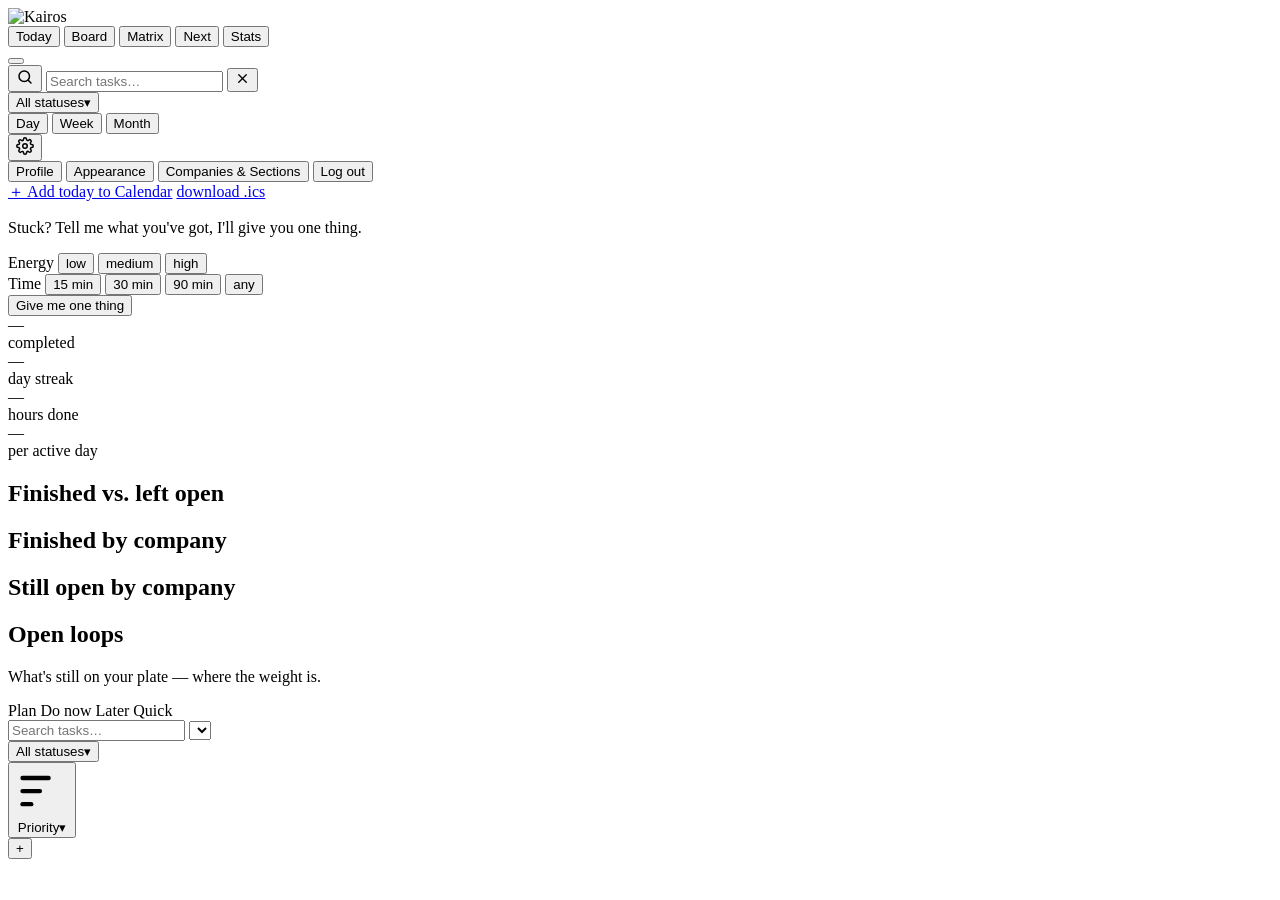
==== web/index.html @ c5d68644 "feat(onboarding): row-based contexts + new sections step; cog nav; "Next Up" Onboarding "Your contex" ====
<!DOCTYPE html>
<html lang="en">
<head>
  <meta charset="UTF-8" />
  <meta name="viewport" content="width=device-width, initial-scale=1.0" />
  <meta name="color-scheme" content="dark light" />
  <meta name="theme-color" content="#1A1815" />
  <title>Kiros</title>
  <!-- iOS home-screen app: launch standalone, dark status bar, white koru on warm-dark icon -->
  <meta name="apple-mobile-web-app-capable" content="yes" />
  <meta name="mobile-web-app-capable" content="yes" />
  <meta name="apple-mobile-web-app-status-bar-style" content="black" />
  <meta name="apple-mobile-web-app-title" content="Kiros" />
  <link rel="icon" type="image/png" href="/logo.png" />
  <link rel="apple-touch-icon" href="/apple-touch-icon.png" />
  <link rel="preconnect" href="https://fonts.googleapis.com" />
  <link rel="preconnect" href="https://fonts.gstatic.com" crossorigin />
  <link rel="stylesheet" href="https://fonts.googleapis.com/css2?family=Cormorant+Garamond:wght@500;600&display=swap" />
  <link rel="stylesheet" href="/styles.css" />
  <script>
    // Apply cached appearance before paint to avoid a flash; server prefs reconcile on load.
    (function () {
      try {
        var pref = localStorage.getItem("kiros-theme") || "system";
        var resolved = pref === "system"
          ? (matchMedia("(prefers-color-scheme: light)").matches ? "light" : "dark")
          : pref;
        document.documentElement.dataset.theme = resolved;
        var accent = localStorage.getItem("kiros-accent");
        if (accent) document.documentElement.style.setProperty("--accent", accent);
        var bv = localStorage.getItem("kiros-bgvars");
        if (bv) { var o = JSON.parse(bv); for (var k in o) document.documentElement.style.setProperty(k, o[k]); }
      } catch (e) {}
    })();
  </script>
</head>
<body>
  <div id="bg-layer"></div>
  <div id="onboarding" class="onb" hidden>
    <div class="onb-card">
      <div class="onb-steps" id="onb-steps"></div>
      <div class="onb-body" id="onb-body"></div>
      <div class="onb-nav">
        <button type="button" class="onb-skip" id="onb-skip">Skip</button>
        <button type="button" class="primary" id="onb-next">Next</button>
      </div>
    </div>
  </div>
  <main class="shell">
    <header class="top">
      <div class="top-left"><div class="brand"><img class="brand-logo" src="/logo-wt.svg" alt="Kairos" /></div></div>
      <nav class="tabs" role="tablist">
        <button class="tab" data-view="today">Today</button>
        <button class="tab is-active" data-view="board">Board</button>
        <button class="tab" data-view="matrix">Matrix</button>
        <button class="tab" data-view="now">Next</button>
        <button class="tab" data-view="stats">Stats</button>
      </nav>
      <div class="top-right">
        <!-- Per-view filter/sort controls live in the header — only the active view's set shows. -->
        <div id="top-tools" class="top-tools">
          <div class="vtools is-active" data-view="board">
            <div id="bd-company" class="co-toggle" role="group" aria-label="Filter by company"></div>
            <div id="bd-sort" class="mg-dd">
              <button type="button" class="mg-select mg-dd-toggle sort-toggle" aria-haspopup="listbox" aria-expanded="false" aria-label="Sort by"></button>
              <div class="mg-dd-menu" role="listbox" hidden></div>
            </div>
            <div id="bd-search" class="srch">
              <button type="button" class="icon-btn srch-btn" aria-label="Search tasks" title="Search">
                <svg viewBox="0 0 24 24" width="18" height="18" fill="none" stroke="currentColor" stroke-width="2" stroke-linecap="round" stroke-linejoin="round" aria-hidden="true"><circle cx="11" cy="11" r="7"/><line x1="20" y1="20" x2="16.65" y2="16.65"/></svg>
              </button>
              <input type="text" class="srch-input" placeholder="Search tasks…" autocomplete="off" aria-label="Search tasks" />
              <button type="button" class="srch-clear" aria-label="Clear search" title="Clear" tabindex="-1">
                <svg viewBox="0 0 24 24" width="15" height="15" fill="none" stroke="currentColor" stroke-width="2.2" stroke-linecap="round" aria-hidden="true"><line x1="6" y1="6" x2="18" y2="18"/><line x1="18" y1="6" x2="6" y2="18"/></svg>
              </button>
            </div>
          </div>
          <div class="vtools" data-view="matrix">
            <div id="mx-company" class="co-toggle" role="group" aria-label="Filter by company"></div>
            <div id="mx-status" class="mg-dd">
              <button type="button" class="mg-select mg-dd-toggle" aria-haspopup="listbox" aria-expanded="false" aria-label="Filter by status">
                <span class="mg-dd-label">All statuses</span><span class="mg-dd-caret" aria-hidden="true">▾</span>
              </button>
              <div class="mg-dd-menu" role="listbox" aria-multiselectable="true" hidden></div>
            </div>
          </div>
          <div class="vtools" data-view="stats">
            <div class="seg" id="stats-range">
              <button class="seg-btn" type="button" data-range="day">Day</button>
              <button class="seg-btn is-active" type="button" data-range="week">Week</button>
              <button class="seg-btn" type="button" data-range="month">Month</button>
            </div>
          </div>
        </div>
        <div class="account">
          <button id="account-btn" class="icon-btn" type="button" title="Settings" aria-label="Settings">
            <svg viewBox="0 0 24 24" width="18" height="18" fill="none" stroke="currentColor" stroke-width="2" stroke-linecap="round" stroke-linejoin="round" aria-hidden="true"><circle cx="12" cy="12" r="3"/><path d="M19.4 15a1.65 1.65 0 0 0 .33 1.82l.06.06a2 2 0 0 1-2.83 2.83l-.06-.06a1.65 1.65 0 0 0-1.82-.33 1.65 1.65 0 0 0-1 1.51V21a2 2 0 0 1-4 0v-.09A1.65 1.65 0 0 0 9 19.4a1.65 1.65 0 0 0-1.82.33l-.06.06a2 2 0 0 1-2.83-2.83l.06-.06a1.65 1.65 0 0 0 .33-1.82 1.65 1.65 0 0 0-1.51-1H3a2 2 0 0 1 0-4h.09A1.65 1.65 0 0 0 4.6 9a1.65 1.65 0 0 0-.33-1.82l-.06-.06a2 2 0 0 1 2.83-2.83l.06.06a1.65 1.65 0 0 0 1.82.33H9a1.65 1.65 0 0 0 1-1.51V3a2 2 0 0 1 4 0v.09a1.65 1.65 0 0 0 1 1.51 1.65 1.65 0 0 0 1.82-.33l.06-.06a2 2 0 0 1 2.83 2.83l-.06.06a1.65 1.65 0 0 0-.33 1.82V9a1.65 1.65 0 0 0 1.51 1H21a2 2 0 0 1 0 4h-.09a1.65 1.65 0 0 0-1.51 1z"/></svg>
          </button>
          <div id="account-menu" class="account-menu" role="menu">
            <button id="account-profile" class="account-item" type="button" role="menuitem">Profile</button>
            <button id="account-appearance" class="account-item" type="button" role="menuitem">Appearance</button>
            <button id="account-structure" class="account-item" type="button" role="menuitem">Companies &amp; Sections</button>
            <a id="account-admin" href="/admin" class="account-item" role="menuitem" hidden>Admin dashboard</a>
            <button id="account-logout" class="account-item" type="button" role="menuitem">Log out</button>
          </div>
        </div>
      </div>
    </header>

    <!-- TODAY -->
    <section id="view-today" class="view">
      <div id="day-effort" class="day-effort"></div>
      <div id="day-progress" class="day-progress"></div>
      <div class="cal-actions">
        <a id="cal-sub" class="cal-btn" href="#">＋ Add today to Calendar</a>
        <a class="cal-dl" href="/kiros.ics?download=1">download .ics</a>
      </div>
      <div id="frog" class="frog"></div>
      <div id="more" class="more"></div>
      <p id="hidden-note" class="muted-note"></p>
    </section>

    <!-- NOW -->
    <section id="view-now" class="view">
      <p class="prompt">Stuck? Tell me what you've got, I'll give you one thing.</p>
      <div class="picker">
        <div class="picker-row" data-group="energy">
          <span class="picker-label">Energy</span>
          <button class="chip" data-energy="low">low</button>
          <button class="chip" data-energy="med">medium</button>
          <button class="chip" data-energy="high">high</button>
        </div>
        <div class="picker-row" data-group="time">
          <span class="picker-label">Time</span>
          <button class="chip" data-time="15">15 min</button>
          <button class="chip" data-time="30">30 min</button>
          <button class="chip" data-time="90">90 min</button>
          <button class="chip is-active" data-time="">any</button>
        </div>
      </div>
      <button id="now-go" class="primary now-go">Give me one thing</button>
      <div id="now-result" class="now-result"></div>
    </section>

    <!-- STATS -->
    <section id="view-stats" class="view">
      <div class="stats-top">
        <div class="stat-card"><div class="stat-num" id="st-total">—</div><div class="stat-label">completed</div></div>
        <div class="stat-card"><div class="stat-num" id="st-streak">—</div><div class="stat-label">day streak</div></div>
        <div class="stat-card"><div class="stat-num" id="st-effort">—</div><div class="stat-label">hours done</div></div>
        <div class="stat-card"><div class="stat-num" id="st-avg">—</div><div class="stat-label">per active day</div></div>
      </div>
      <div class="panel">
        <h2>Finished vs. left open</h2>
        <p class="panel-sub" id="st-best"></p>
        <div id="st-chart" class="chart-d"></div>
        <div id="st-legend" class="legend"></div>
      </div>
      <div class="stats-two">
        <div class="panel">
          <h2>Finished by company</h2>
          <div id="st-company" class="bars"></div>
        </div>
        <div class="panel">
          <h2>Still open by company</h2>
          <div id="st-open-company" class="bars"></div>
        </div>
      </div>
      <div class="panel">
        <h2>Open loops</h2>
        <p class="panel-sub">What's still on your plate — where the weight is.</p>
        <div id="st-signals" class="signals"></div>
      </div>
      <p id="st-note" class="muted-note"></p>
    </section>

    <!-- MATRIX — 5×5 Eisenhower grid (Importance ↑ × Urgency →); cells filled by renderMatrix -->
    <section id="view-matrix" class="view">
      <div class="matrix-wrap">
        <span class="m-quad m-q-tl">Plan</span>
        <span class="m-quad m-q-tr">Do now</span>
        <span class="m-quad m-q-bl">Later</span>
        <span class="m-quad m-q-br">Quick</span>
        <div class="matrix" id="matrix"></div>
      </div>
    </section>

    <!-- BOARD (kanban by status) -->
    <section id="view-board" class="view is-active">
      <div id="board" class="board"></div>
    </section>

    <!-- MANAGE -->
    <section id="view-manage" class="view">
      <div class="mg-toolbar">
        <input id="mg-search" class="mg-search" type="text" autocomplete="off" placeholder="Search tasks…" />
        <select id="mg-company" class="mg-select" aria-label="Filter by company"></select>
        <div id="mg-lane" class="mg-dd">
          <button type="button" class="mg-select mg-dd-toggle" aria-haspopup="listbox" aria-expanded="false" aria-label="Filter by status">
            <span class="mg-dd-label">All statuses</span><span class="mg-dd-caret" aria-hidden="true">▾</span>
          </button>
          <div class="mg-dd-menu" role="listbox" aria-multiselectable="true" hidden></div>
        </div>
        <div id="mg-sort" class="mg-dd">
          <button type="button" class="mg-select mg-dd-toggle" aria-haspopup="listbox" aria-expanded="false" aria-label="Sort by">
            <svg class="sort-ic" viewBox="0 0 24 24" fill="none" stroke="currentColor" stroke-width="2" stroke-linecap="round" stroke-linejoin="round" aria-hidden="true"><line x1="3" y1="6" x2="15" y2="6"/><line x1="3" y1="12" x2="11" y2="12"/><line x1="3" y1="18" x2="7" y2="18"/></svg>
            <span class="mg-dd-label">Priority</span><span class="mg-dd-caret" aria-hidden="true">▾</span>
          </button>
          <div class="mg-dd-menu" role="listbox" hidden></div>
        </div>
      </div>

      <div id="intake" class="intake"></div>

      <div id="mg-list" class="mg-list"></div>
    </section>

    <!-- CAPTURE (hidden per request) -->
    <form id="capture" class="capture" hidden>
      <input id="capture-input" class="capture-input" type="text" autocomplete="off"
             placeholder="Something on your mind? Drop it here and forget it." />
      <button class="capture-btn" type="submit" aria-label="Capture">＋</button>
    </form>
  </main>

  <!-- Edit task (centered modal · auto-save) -->
  <div id="editor" class="modal" hidden>
    <div class="modal-scrim" data-close></div>
    <button id="ed-prev" class="ed-nav" type="button" title="Previous task" aria-label="Previous task" hidden><svg viewBox="0 0 24 24" width="22" height="22" fill="none" stroke="currentColor" stroke-width="2" stroke-linecap="round" stroke-linejoin="round" aria-hidden="true"><polyline points="15 18 9 12 15 6"/></svg></button>
    <form id="editor-panel" class="modal-card" autocomplete="off">
      <span id="ed-saved" class="ed-saved" aria-live="polite"></span>
      <button id="ed-info" class="ed-info" type="button" title="How to score tasks" aria-label="How to score tasks">
        <svg viewBox="0 0 24 24" width="17" height="17" fill="none" stroke="currentColor" stroke-width="2" stroke-linecap="round" stroke-linejoin="round" aria-hidden="true"><circle cx="12" cy="12" r="10"/><line x1="12" y1="11" x2="12" y2="16"/><line x1="12" y1="8" x2="12.01" y2="8"/></svg>
      </button>
      <div class="ed-status-row"><div class="seg seg-status" id="ed-status"></div></div>
      <div class="ed-row2">
        <label class="fld"><span>Company</span><select name="company" id="ed-company" class="in"></select></label>
        <label class="fld"><span>Section</span><select name="front" id="ed-front" class="in"></select></label>
        <label class="fld"><span>Project</span><input name="group" id="ed-group" class="in" type="text" list="groups" autocomplete="off" placeholder="optional" /></label>
      </div>
      <input name="title" class="ed-title" type="text" placeholder="Task name" required />
      <div class="tg"><span>Deadline</span>
        <div class="ed-dates" id="ed-dates">
          <button type="button" class="dchip" data-days="0">Today</button>
          <button type="button" class="dchip" data-days="1">Tmrw</button>
          <button type="button" class="dchip" data-days="3">3 Days</button>
          <button type="button" class="dchip" data-days="7">1 Week</button>
          <button type="button" class="dchip dchip-date" id="ed-date-btn">Date</button>
          <input name="due" type="date" class="ed-dateinput" id="ed-dateinput" />
        </div>
      </div>
      <div class="ed-toggles" id="ed-toggles">
        <div class="tg"><span>Importance</span><div class="seg" data-field="importance" data-kind="num5"></div></div>
        <div class="tg"><span>Urgency</span><div class="seg" data-field="urgency" data-kind="num5"></div></div>
        <div class="tg"><span>Effort</span><div class="seg" data-field="est" data-kind="est"></div></div>
      </div>
      <input type="hidden" name="energy" />
      <textarea name="description" class="in ta" rows="3" placeholder="Description / notes"></textarea>
      <a id="ed-source" class="ed-source" target="_blank" rel="noopener" hidden>Open in Asana ↗</a>
      <label class="fld" id="ed-delegate-fld"><span>Delegate to</span><input name="delegate" class="in" type="text" list="people" placeholder="nobody" /></label>
      <input type="hidden" name="url" />
      <input type="hidden" name="originalRaw" />
      <input type="hidden" name="added" />
      <input type="hidden" name="avoid" />
      <input type="hidden" name="lane" />
      <div class="ed-foot">
        <button type="button" id="ed-delete" class="btn-del">Delete</button>
        <button type="button" id="ed-doit" class="ed-doit">Shit, this needs to get done!</button>
        <button type="button" id="ed-cal" class="ed-cal" title="Add to Apple Calendar (today, 2am)" aria-label="Add to Apple Calendar">
          <svg viewBox="0 0 24 24" width="18" height="18" fill="none" stroke="currentColor" stroke-width="2" stroke-linecap="round" stroke-linejoin="round" aria-hidden="true"><rect x="3" y="4" width="18" height="18" rx="2" ry="2"/><line x1="16" y1="2" x2="16" y2="6"/><line x1="8" y1="2" x2="8" y2="6"/><line x1="3" y1="10" x2="21" y2="10"/></svg>
        </button>
        <button type="button" class="primary ed-done-btn" data-close>Close</button>
      </div>

      <!-- Tips layover — core scoring guidance, toggled by the (i) -->
      <div id="ed-tips" class="ed-tips">
        <div class="ed-tips-head">
          <h3>Scoring, fast</h3>
          <button type="button" id="ed-tips-x" class="ed-tips-x" aria-label="Close tips">✕</button>
        </div>
        <div class="ed-tips-body">
          <section class="tip">
            <h4>Importance <em>— cost of <b>never</b> doing it</em></h4>
            <ul class="tip-scale">
              <li><b>5</b> revenue / live commitment — <i>rare</i></li>
              <li><b>4</b> moves a real company goal</li>
              <li><b>3</b> matters, survives a month — <i>your default</i></li>
              <li><b>2</b> marginal</li>
              <li><b>1</b> trivial</li>
            </ul>
            <p class="tip-note">Leave blank → inherits the Section default. Set only to override.</p>
          </section>
          <section class="tip">
            <h4>Urgency <em>— cost of doing it <b>later</b></em></h4>
            <ul class="tip-scale">
              <li><b>5</b> overdue / blocking someone / window closing</li>
              <li><b>4</b> due in days</li>
              <li><b>3</b> this week</li>
              <li><b>2</b> can wait</li>
              <li><b>1</b> whenever</li>
            </ul>
            <p class="tip-note">The clock &amp; other people — not your stress. Hard date? Put it in Deadline.</p>
          </section>
          <section class="tip">
            <h4>Effort <em>— size of the <b>next action</b></em></h4>
            <ul class="tip-scale">
              <li><b>30m–1h</b> a real task</li>
              <li><b>2h</b> borderline</li>
              <li><b>4h+</b> that's a project → split, board only the first step</li>
            </ul>
            <p class="tip-note">It's the divisor: small + important floats to the top. Don't pad everything to one size.</p>
          </section>
          <p class="tip-formula">Score = (Imp×2 + Urg×1.5 + deadline) ÷ Effort. Spread the numbers, or nothing ranks.</p>
        </div>
      </div>
    </form>
    <button id="ed-next" class="ed-nav" type="button" title="Next task" aria-label="Next task" hidden><svg viewBox="0 0 24 24" width="22" height="22" fill="none" stroke="currentColor" stroke-width="2" stroke-linecap="round" stroke-linejoin="round" aria-hidden="true"><polyline points="9 18 15 12 9 6"/></svg></button>
  </div>
  <datalist id="people">
    <option value="Kris"></option><option value="Max"></option>
    <option value="Argenta"></option><option value="Abigail"></option>
  </datalist>
  <datalist id="groups"></datalist>

  <!-- Appearance settings -->
  <div id="appearance" class="editor" hidden>
    <div class="editor-scrim" data-aclose></div>
    <div class="editor-panel">
      <div class="editor-head">
        <h2>Appearance</h2>
        <button type="button" class="editor-x" data-aclose aria-label="Close">✕</button>
      </div>
      <div class="appear">
        <section>
          <h3>Theme</h3>
          <div class="appear-seg" id="theme-seg">
            <button type="button" data-theme-pref="system">System</button>
            <button type="button" data-theme-pref="light">Light</button>
            <button type="button" data-theme-pref="dark">Dark</button>
            <button type="button" data-theme-pref="custom" id="theme-custom">Custom</button>
          </div>
        </section>
        <section>
          <h3>Accent color</h3>
          <div class="swatches" id="accent-swatches"></div>
        </section>
        <section>
          <h3>Background color</h3>
          <div class="swatches" id="bgcolor-swatches"></div>
        </section>
        <section>
          <h3>Background image</h3>
          <div class="appear-row">
            <button type="button" class="appear-link" id="bg-upload-btn">Upload image</button>
            <button type="button" class="appear-link" id="bg-clear-btn" hidden>Remove</button>
            <input type="file" id="bg-file" accept="image/*" hidden />
          </div>
          <div class="appear-row" id="bg-opacity-row" hidden>
            <span class="appear-meta">Opacity</span>
            <input type="range" id="bg-opacity" min="0" max="70" value="20" />
          </div>
        </section>
        <button type="button" class="appear-reset" id="appearance-reset" hidden>Reset to theme default</button>
      </div>
    </div>
  </div>

  <!-- Profile -->
  <div id="profile" class="editor" hidden>
    <div class="editor-scrim" data-pclose></div>
    <div class="editor-panel">
      <div class="editor-head">
        <h2>Profile</h2>
        <button type="button" class="editor-x" data-pclose aria-label="Close">✕</button>
      </div>
      <div class="appear">
        <section>
          <h3>Account</h3>
          <div class="prof-field"><label for="prof-name">Name</label><input id="prof-name" type="text" autocomplete="name" /></div>
          <div class="prof-field"><label for="prof-email">Email</label><input id="prof-email" type="email" disabled /></div>
          <button type="button" class="primary" id="prof-name-save">Save name</button>
          <div class="prof-msg" id="prof-name-msg"></div>
        </section>
        <section>
          <h3>Change password</h3>
          <div class="prof-field"><label for="prof-pw-cur">Current password</label><input id="prof-pw-cur" type="password" autocomplete="current-password" /></div>
          <div class="prof-field"><label for="prof-pw-new">New password</label><input id="prof-pw-new" type="password" autocomplete="new-password" minlength="8" /></div>
          <button type="button" class="primary" id="prof-pw-save">Update password</button>
          <div class="prof-msg" id="prof-pw-msg"></div>
        </section>
        <section>
          <h3>Danger zone</h3>
          <p class="appear-meta">Deactivating disables your login. Your data is kept, not deleted.</p>
          <button type="button" class="prof-danger" id="prof-deact-btn">Deactivate account</button>
          <div id="prof-deact-confirm" hidden>
            <div class="prof-field"><label for="prof-deact-pw">Confirm with your password</label><input id="prof-deact-pw" type="password" autocomplete="current-password" /></div>
            <button type="button" class="prof-danger" id="prof-deact-go">Yes, deactivate my account</button>
            <div class="prof-msg" id="prof-deact-msg"></div>
          </div>
        </section>
      </div>
    </div>
  </div>

  <!-- Companies & Projects settings -->
  <div id="structure" class="editor" hidden>
    <div class="editor-scrim" data-sclose></div>
    <div class="editor-panel">
      <div class="editor-head">
        <h2>Companies &amp; Sections</h2>
        <button type="button" class="editor-x" data-sclose aria-label="Close">✕</button>
      </div>
      <form id="company-form" class="struct-addco">
        <input name="coname" class="in" type="text" autocomplete="off" placeholder="New company / context" />
        <button class="primary" type="submit">Add</button>
      </form>
      <div id="struct-list" class="struct-list"></div>
    </div>
  </div>

  <button id="fab-new" class="fab" type="button" title="New task" aria-label="New task">+</button>

  <div id="toast" class="toast"></div>
  <script src="/app.js"></script>
</body>
</html>
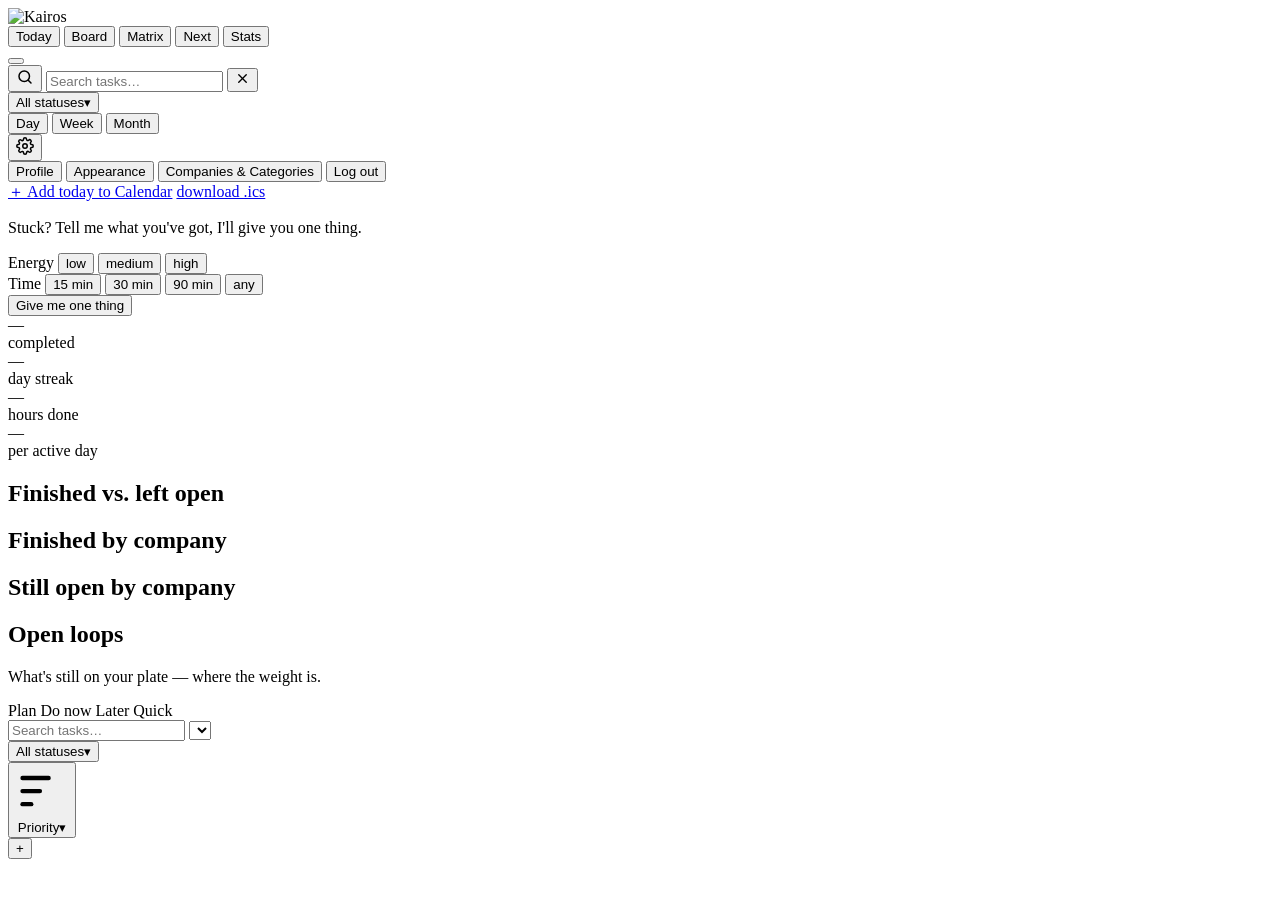
==== commit 91337970: "feat(editor): rename Section→Category; Company+Category dropdowns default to 'Select' Renamed the us" ====
--- a/web/index.html
+++ b/web/index.html
@@ -99,7 +99,7 @@
           <div id="account-menu" class="account-menu" role="menu">
             <button id="account-profile" class="account-item" type="button" role="menuitem">Profile</button>
             <button id="account-appearance" class="account-item" type="button" role="menuitem">Appearance</button>
-            <button id="account-structure" class="account-item" type="button" role="menuitem">Companies &amp; Sections</button>
+            <button id="account-structure" class="account-item" type="button" role="menuitem">Companies &amp; Categories</button>
             <a id="account-admin" href="/admin" class="account-item" role="menuitem" hidden>Admin dashboard</a>
             <button id="account-logout" class="account-item" type="button" role="menuitem">Log out</button>
           </div>
@@ -235,7 +235,7 @@
       <div class="ed-status-row"><div class="seg seg-status" id="ed-status"></div></div>
       <div class="ed-row2">
         <label class="fld"><span>Company</span><select name="company" id="ed-company" class="in"></select></label>
-        <label class="fld"><span>Section</span><select name="front" id="ed-front" class="in"></select></label>
+        <label class="fld"><span>Category</span><select name="front" id="ed-front" class="in"></select></label>
         <label class="fld"><span>Project</span><input name="group" id="ed-group" class="in" type="text" list="groups" autocomplete="off" placeholder="optional" /></label>
       </div>
       <input name="title" class="ed-title" type="text" placeholder="Task name" required />
@@ -288,7 +288,7 @@
               <li><b>2</b> marginal</li>
               <li><b>1</b> trivial</li>
             </ul>
-            <p class="tip-note">Leave blank → inherits the Section default. Set only to override.</p>
+            <p class="tip-note">Leave blank → inherits the Category default. Set only to override.</p>
           </section>
           <section class="tip">
             <h4>Urgency <em>— cost of doing it <b>later</b></em></h4>
@@ -407,7 +407,7 @@
     <div class="editor-scrim" data-sclose></div>
     <div class="editor-panel">
       <div class="editor-head">
-        <h2>Companies &amp; Sections</h2>
+        <h2>Companies &amp; Categories</h2>
         <button type="button" class="editor-x" data-sclose aria-label="Close">✕</button>
       </div>
       <form id="company-form" class="struct-addco">
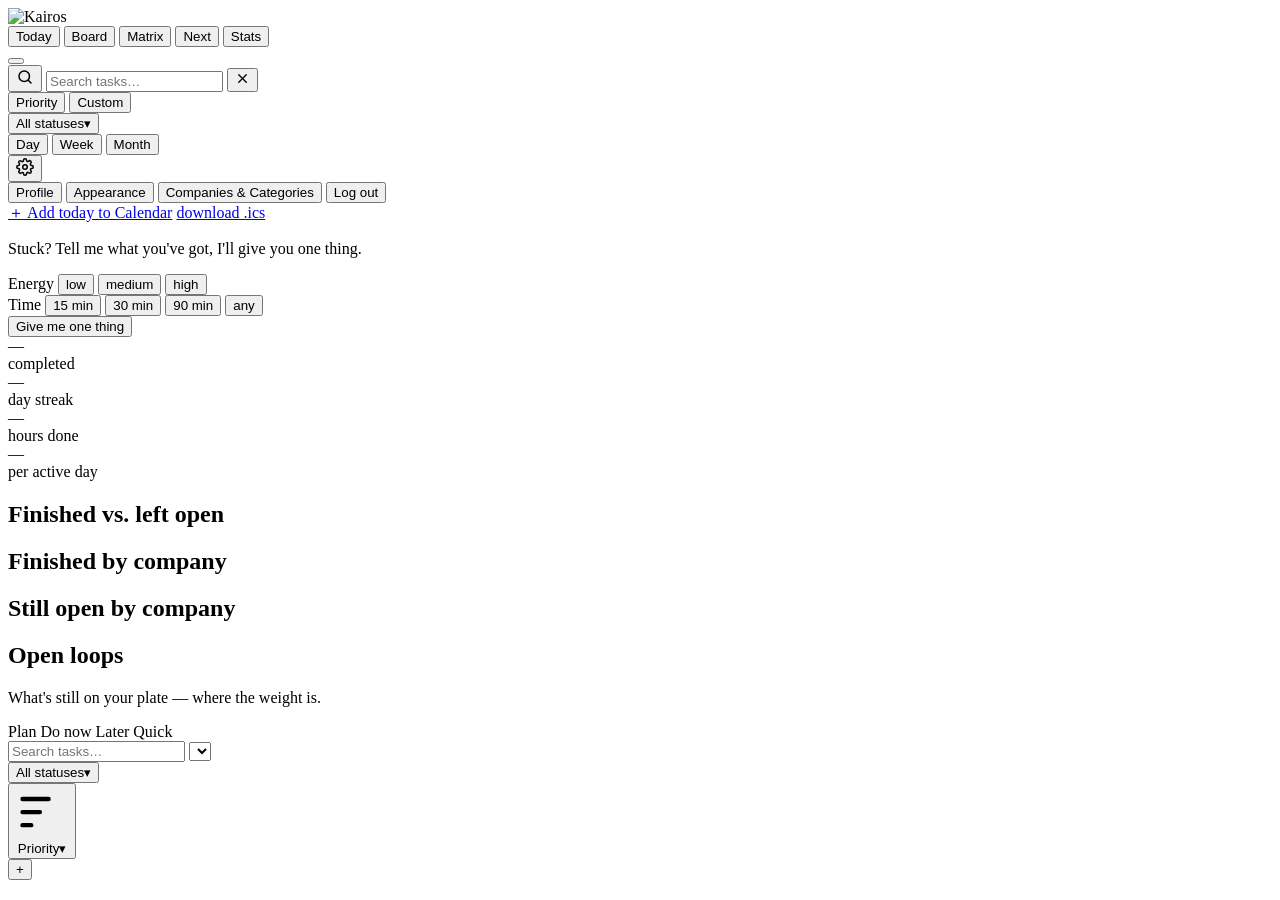
==== commit a671cb24: "feat: custom (manual) sort for board + today "Custom" board sort renders each column in KIROS.md fil" ====
--- a/web/index.html
+++ b/web/index.html
@@ -75,6 +75,12 @@
               </button>
             </div>
           </div>
+          <div class="vtools" data-view="today">
+            <div class="seg" id="today-sort">
+              <button class="seg-btn is-active" type="button" data-tsort="score">Priority</button>
+              <button class="seg-btn" type="button" data-tsort="manual">Custom</button>
+            </div>
+          </div>
           <div class="vtools" data-view="matrix">
             <div id="mx-company" class="co-toggle" role="group" aria-label="Filter by company"></div>
             <div id="mx-status" class="mg-dd">
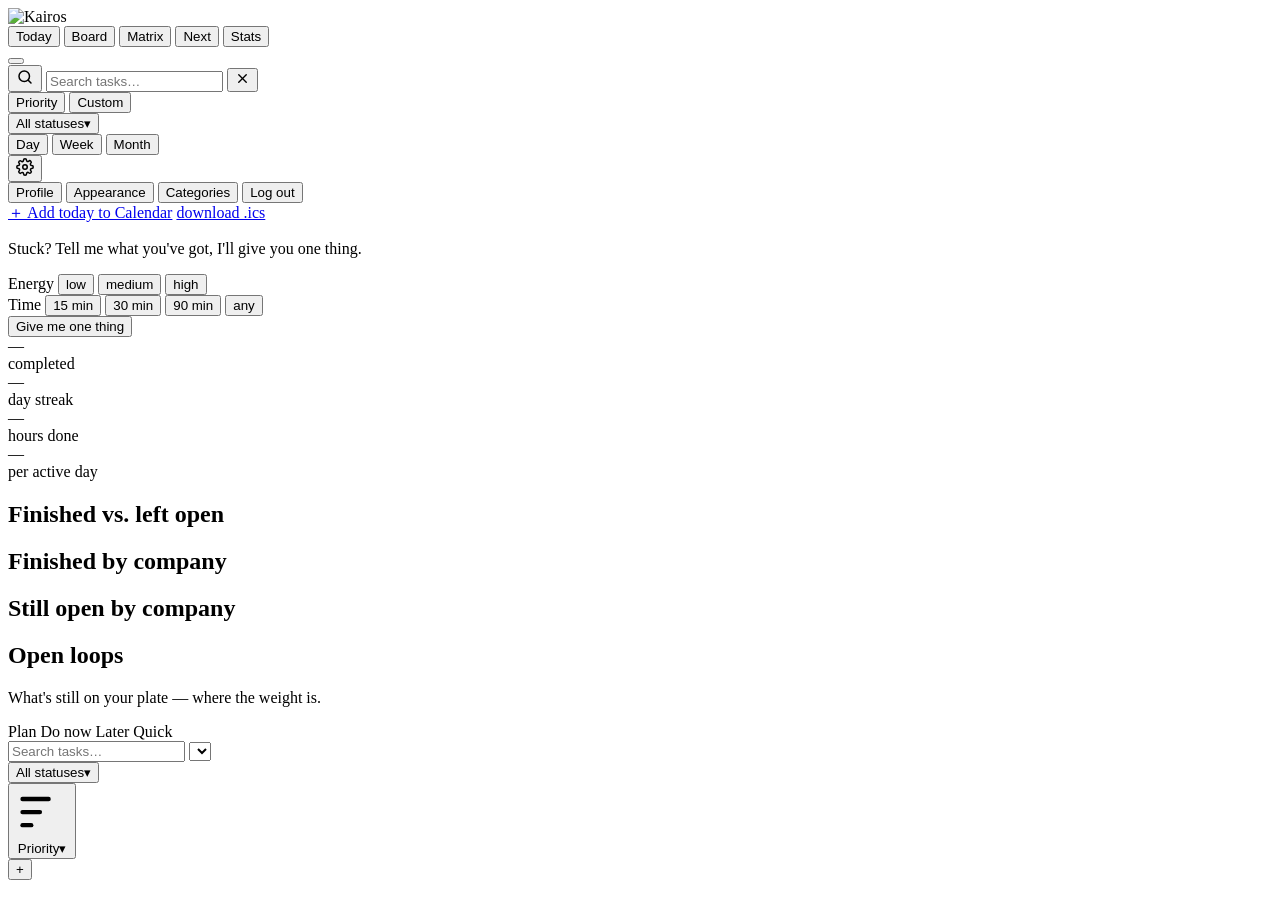
==== commit ccbcec73: "feat: category open-task counts + label/placeholder copy - Show each category's open (non-done) task" ====
--- a/web/index.html
+++ b/web/index.html
@@ -13,6 +13,7 @@
   <meta name="apple-mobile-web-app-title" content="Kiros" />
   <link rel="icon" type="image/png" href="/logo.png" />
   <link rel="apple-touch-icon" href="/apple-touch-icon.png" />
+  <link rel="manifest" href="/manifest.webmanifest" />
   <link rel="preconnect" href="https://fonts.googleapis.com" />
   <link rel="preconnect" href="https://fonts.gstatic.com" crossorigin />
   <link rel="stylesheet" href="https://fonts.googleapis.com/css2?family=Cormorant+Garamond:wght@500;600&display=swap" />
@@ -98,6 +99,12 @@
             </div>
           </div>
         </div>
+        <button id="net-pill" class="net-pill" type="button" hidden data-state="offline"
+                aria-label="Offline — showing your last-synced board. Tap to retry."
+                title="You're offline — showing your last-synced board. Tap to retry.">
+          <span class="net-label">Offline</span>
+          <svg class="net-sync" viewBox="0 0 24 24" width="13" height="13" fill="none" stroke="currentColor" stroke-width="2.2" stroke-linecap="round" stroke-linejoin="round" aria-hidden="true"><path d="M21 12a9 9 0 1 1-2.64-6.36"/><path d="M21 4v5h-5"/></svg>
+        </button>
         <div class="account">
           <button id="account-btn" class="icon-btn" type="button" title="Settings" aria-label="Settings">
             <svg viewBox="0 0 24 24" width="18" height="18" fill="none" stroke="currentColor" stroke-width="2" stroke-linecap="round" stroke-linejoin="round" aria-hidden="true"><circle cx="12" cy="12" r="3"/><path d="M19.4 15a1.65 1.65 0 0 0 .33 1.82l.06.06a2 2 0 0 1-2.83 2.83l-.06-.06a1.65 1.65 0 0 0-1.82-.33 1.65 1.65 0 0 0-1 1.51V21a2 2 0 0 1-4 0v-.09A1.65 1.65 0 0 0 9 19.4a1.65 1.65 0 0 0-1.82.33l-.06.06a2 2 0 0 1-2.83-2.83l.06-.06a1.65 1.65 0 0 0 .33-1.82 1.65 1.65 0 0 0-1.51-1H3a2 2 0 0 1 0-4h.09A1.65 1.65 0 0 0 4.6 9a1.65 1.65 0 0 0-.33-1.82l-.06-.06a2 2 0 0 1 2.83-2.83l.06.06a1.65 1.65 0 0 0 1.82.33H9a1.65 1.65 0 0 0 1-1.51V3a2 2 0 0 1 4 0v.09a1.65 1.65 0 0 0 1 1.51 1.65 1.65 0 0 0 1.82-.33l.06-.06a2 2 0 0 1 2.83 2.83l-.06.06a1.65 1.65 0 0 0-.33 1.82V9a1.65 1.65 0 0 0 1.51 1H21a2 2 0 0 1 0 4h-.09a1.65 1.65 0 0 0-1.51 1z"/></svg>
@@ -105,7 +112,7 @@
           <div id="account-menu" class="account-menu" role="menu">
             <button id="account-profile" class="account-item" type="button" role="menuitem">Profile</button>
             <button id="account-appearance" class="account-item" type="button" role="menuitem">Appearance</button>
-            <button id="account-structure" class="account-item" type="button" role="menuitem">Companies &amp; Categories</button>
+            <button id="account-structure" class="account-item" type="button" role="menuitem">Categories</button>
             <a id="account-admin" href="/admin" class="account-item" role="menuitem" hidden>Admin dashboard</a>
             <button id="account-logout" class="account-item" type="button" role="menuitem">Log out</button>
           </div>
@@ -244,7 +251,10 @@
         <label class="fld"><span>Category</span><select name="front" id="ed-front" class="in"></select></label>
         <label class="fld"><span>Project</span><input name="group" id="ed-group" class="in" type="text" list="groups" autocomplete="off" placeholder="optional" /></label>
       </div>
-      <input name="title" class="ed-title" type="text" placeholder="Task name" required />
+      <div class="qe-wrap">
+        <input name="title" class="ed-title" type="text" placeholder="Task name (use @ to quick add)" required autocomplete="off" />
+        <div id="qe-menu" class="qe-menu" role="listbox" aria-label="Quick entry" hidden></div>
+      </div>
       <div class="tg"><span>Deadline</span>
         <div class="ed-dates" id="ed-dates">
           <button type="button" class="dchip" data-days="0">Today</button>
@@ -413,7 +423,7 @@
     <div class="editor-scrim" data-sclose></div>
     <div class="editor-panel">
       <div class="editor-head">
-        <h2>Companies &amp; Categories</h2>
+        <h2>Categories</h2>
         <button type="button" class="editor-x" data-sclose aria-label="Close">✕</button>
       </div>
       <form id="company-form" class="struct-addco">
@@ -424,9 +434,23 @@
     </div>
   </div>
 
+  <!-- Destructive confirmation (styled, red action button) -->
+  <div id="confirm" class="editor confirm-layer" hidden>
+    <div class="editor-scrim"></div>
+    <div class="editor-panel confirm-card" role="alertdialog" aria-modal="true" aria-labelledby="confirm-title" aria-describedby="confirm-msg">
+      <div class="editor-head"><h2 id="confirm-title"></h2></div>
+      <p id="confirm-msg" class="confirm-msg"></p>
+      <div class="editor-actions confirm-actions">
+        <button type="button" class="ghost" id="confirm-cancel">Cancel</button>
+        <button type="button" class="btn-danger" id="confirm-ok">Remove</button>
+      </div>
+    </div>
+  </div>
+
   <button id="fab-new" class="fab" type="button" title="New task" aria-label="New task">+</button>
 
   <div id="toast" class="toast"></div>
+  <script src="/offline.js"></script>
   <script src="/app.js"></script>
 </body>
 </html>
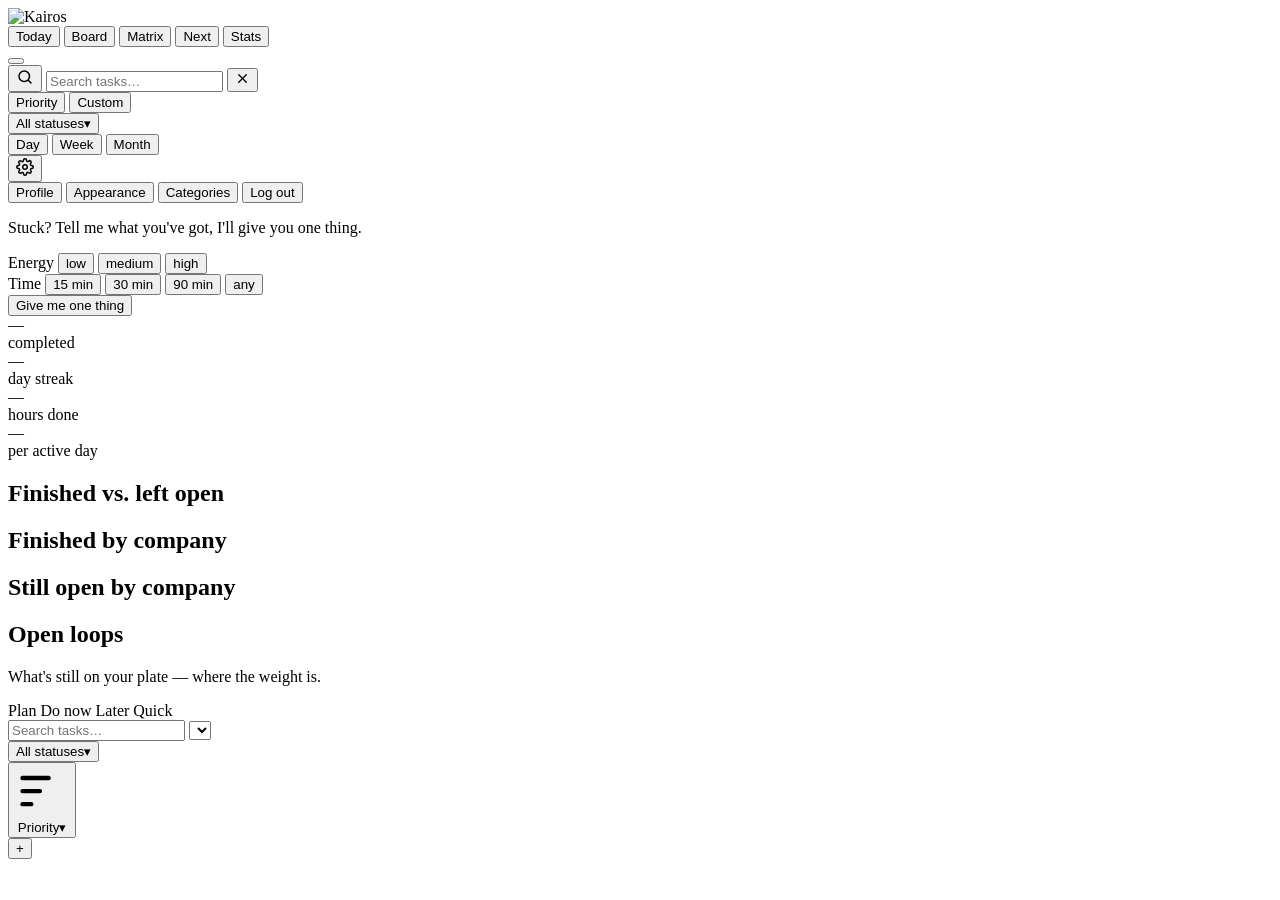
==== commit 3ab212a5: "feat: refine Today page — board-card list with effort, per-task calendar on focus card - Top: remove" ====
--- a/web/index.html
+++ b/web/index.html
@@ -124,10 +124,6 @@
     <section id="view-today" class="view">
       <div id="day-effort" class="day-effort"></div>
       <div id="day-progress" class="day-progress"></div>
-      <div class="cal-actions">
-        <a id="cal-sub" class="cal-btn" href="#">＋ Add today to Calendar</a>
-        <a class="cal-dl" href="/kiros.ics?download=1">download .ics</a>
-      </div>
       <div id="frog" class="frog"></div>
       <div id="more" class="more"></div>
       <p id="hidden-note" class="muted-note"></p>
